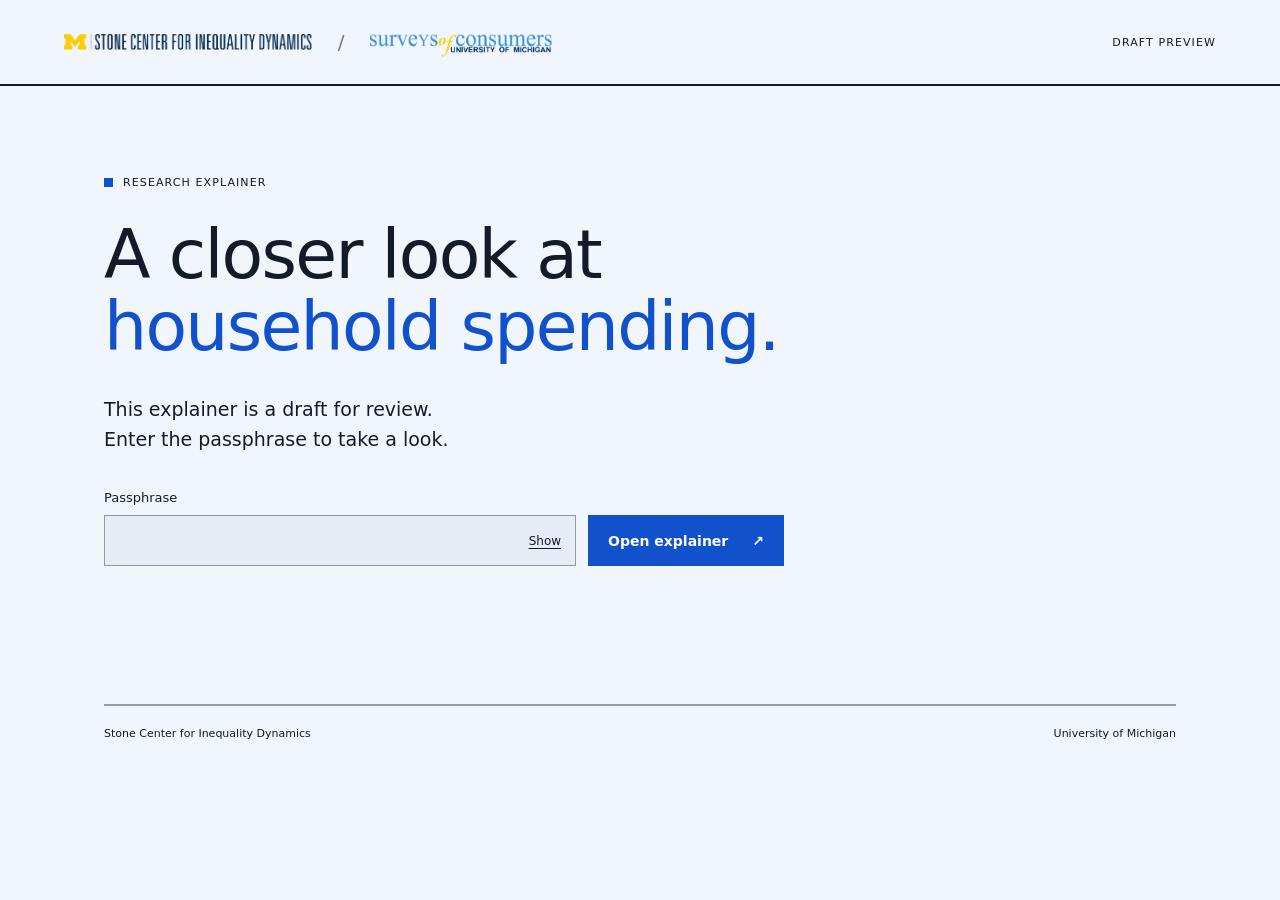
==== CID-surveyscon-exp.html @ 7c4a8a98 "Add encrypted Surveys of Consumers explainer preview" ====
<!doctype html>
<html lang="en">
<head>
  <meta charset="utf-8">
  <meta name="viewport" content="width=device-width, initial-scale=1">
  <meta name="robots" content="noindex,nofollow,noarchive,nosnippet">
  <meta name="referrer" content="no-referrer">
  <title>Research explainer · Draft preview</title>
  <link rel="stylesheet" href="gate.css">
  <script src="unlock.js" type="module"></script>
</head>
<body>
  <header class="nav">
    <div class="brands" aria-label="Stone Center for Inequality Dynamics and Surveys of Consumers, University of Michigan">
      <img class="stone" src="assets/stone-center.png" alt="Stone Center for Inequality Dynamics">
      <span class="slash" aria-hidden="true">/</span>
      <img class="surveys" src="assets/surveys-of-consumers.png" alt="Surveys of Consumers, University of Michigan">
    </div>
    <span class="preview-label">Draft preview</span>
  </header>
  <main>
    <div class="kicker"><span aria-hidden="true" class="square"></span> Research explainer</div>
    <h1>A closer look at<br><span>household spending.</span></h1>
    <p class="intro">This explainer is a draft for review.<br>Enter the passphrase to take a look.</p>
    <form id="unlock-form" aria-label="Open the draft explainer">
      <label for="passphrase">Passphrase</label>
      <div class="entry-row">
        <div class="password-field">
          <input id="passphrase" name="passphrase" type="password" autocomplete="off" autocapitalize="none" spellcheck="false" required aria-describedby="status">
          <button id="visibility" type="button" aria-label="Show passphrase" aria-pressed="false">Show</button>
        </div>
        <button id="open-button" type="submit">Open explainer <span aria-hidden="true">↗</span></button>
      </div>
      <p id="status" role="status" aria-live="polite"></p>
    </form>
    <noscript><p>JavaScript is required to unlock and display this explainer.</p></noscript>
    <footer><span>Stone Center for Inequality Dynamics</span><span>University of Michigan</span></footer>
  </main>
</body>
</html>
---- gate.css ----
@font-face {
  font-family: "Work Sans";
  font-style: normal;
  font-weight: 100 900;
  font-display: swap;
  src: url("assets/work-sans-latin.woff2") format("woff2");
}
:root { color-scheme: light; --bg: oklch(0.97 0.01 262); --ink: oklch(0.22 0.03 262); --accent: oklch(0.48 0.2 262); --rule: color-mix(in srgb, var(--ink) 40%, transparent); font-family: "Work Sans", system-ui, sans-serif; color: var(--ink); background: var(--bg); }
* { box-sizing: border-box; }
body { margin: 0; -webkit-font-smoothing: antialiased; }
.nav { display: flex; flex-wrap: wrap; align-items: center; justify-content: space-between; gap: 20px; min-height: 86px; padding: 22px clamp(20px, 5vw, 72px); border-bottom: 2px solid var(--ink); }
.brands { display: flex; flex-wrap: wrap; align-items: center; gap: clamp(14px, 2vw, 28px); }
.stone { display: block; width: auto; height: clamp(13px, 1.3vw, 17px); max-width: 100%; }
.surveys { display: block; width: auto; height: clamp(17px, 1.8vw, 24px); max-width: 100%; transform: translateY(3px); }
.slash { color: #7d7979; font-size: 20px; font-weight: 300; }
.preview-label { font-size: 11px; text-transform: uppercase; letter-spacing: .1em; }
main { max-width: 1200px; margin: auto; padding: clamp(56px, 10vh, 112px) clamp(20px, 5vw, 72px) 0; }
.kicker { display: flex; align-items: center; gap: 10px; font-size: 11px; text-transform: uppercase; letter-spacing: .1em; margin-bottom: 30px; }
.square { width: 9px; height: 9px; background: var(--accent); }
h1 { margin: 0; font-weight: 500; font-size: clamp(36px, 5.4vw, 68px); line-height: 1.06; letter-spacing: -.025em; }
h1 span { color: var(--accent); }
.intro { font-size: 19px; line-height: 1.55; margin: 32px 0 36px; }
form { max-width: 680px; }
label { display: block; margin-bottom: 10px; font-size: 13px; }
.entry-row { display: flex; gap: 12px; align-items: stretch; }
.password-field { display: flex; flex: 1; min-width: 0; border: 1px solid var(--rule); background: oklch(0.94 0.014 262); }
input { width: 100%; min-width: 0; padding: 14px; border: 0; border-radius: 0; background: transparent; color: var(--ink); font: inherit; font-size: 18px; }
button { border: 0; border-radius: 0; cursor: pointer; font: inherit; }
#visibility { background: transparent; color: var(--ink); font-size: 12px; padding: 0 14px; text-decoration: underline; text-underline-offset: 3px; }
#open-button { display: flex; align-items: center; justify-content: space-between; gap: 24px; background: var(--accent); color: #fff; padding: 15px 20px; font-size: 14px; font-weight: 600; }
#open-button:hover { background: oklch(0.36 0.14 262); }
button:disabled { cursor: wait; opacity: .65; }
:focus-visible { outline: 2px solid var(--accent); outline-offset: 3px; }
#status { min-height: 2.8em; font-size: 13px; line-height: 1.4; margin: 12px 0 0; }
#status.error { color: #ae1800; }
footer { display: flex; flex-wrap: wrap; justify-content: space-between; gap: 12px; margin-top: clamp(50px, 10vh, 100px); padding: 20px 0 28px; border-top: 2px solid var(--rule); font-size: 11px; line-height: 1.5; }
@media (max-width: 600px) {
  .entry-row { flex-direction: column; }
  #open-button { min-height: 50px; }
  .brands { gap: 12px; }
  .stone { height: 12px; }
  .surveys { height: 16px; }
  .nav { gap: 18px; }
}
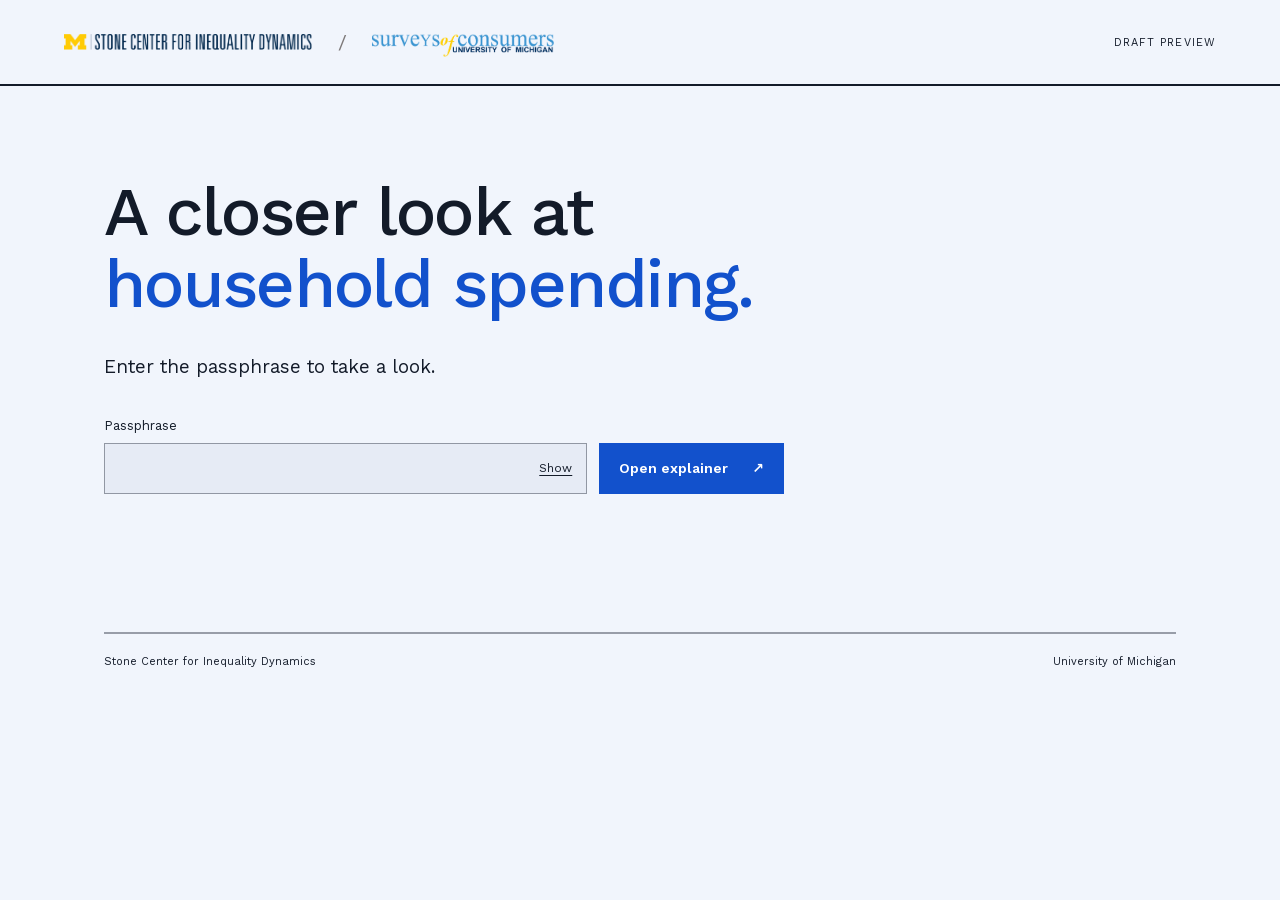
==== commit e475e180: "Update spending explainer and simplify password page" ====
--- a/CID-surveyscon-exp.html
+++ b/CID-surveyscon-exp.html
@@ -19,9 +19,8 @@
     <span class="preview-label">Draft preview</span>
   </header>
   <main>
-    <div class="kicker"><span aria-hidden="true" class="square"></span> Research explainer</div>
     <h1>A closer look at<br><span>household spending.</span></h1>
-    <p class="intro">This explainer is a draft for review.<br>Enter the passphrase to take a look.</p>
+    <p class="intro">Enter the passphrase to take a look.</p>
     <form id="unlock-form" aria-label="Open the draft explainer">
       <label for="passphrase">Passphrase</label>
       <div class="entry-row">
--- a/gate.css
+++ b/gate.css
@@ -15,8 +15,6 @@
 .slash { color: #7d7979; font-size: 20px; font-weight: 300; }
 .preview-label { font-size: 11px; text-transform: uppercase; letter-spacing: .1em; }
 main { max-width: 1200px; margin: auto; padding: clamp(56px, 10vh, 112px) clamp(20px, 5vw, 72px) 0; }
-.kicker { display: flex; align-items: center; gap: 10px; font-size: 11px; text-transform: uppercase; letter-spacing: .1em; margin-bottom: 30px; }
-.square { width: 9px; height: 9px; background: var(--accent); }
 h1 { margin: 0; font-weight: 500; font-size: clamp(36px, 5.4vw, 68px); line-height: 1.06; letter-spacing: -.025em; }
 h1 span { color: var(--accent); }
 .intro { font-size: 19px; line-height: 1.55; margin: 32px 0 36px; }
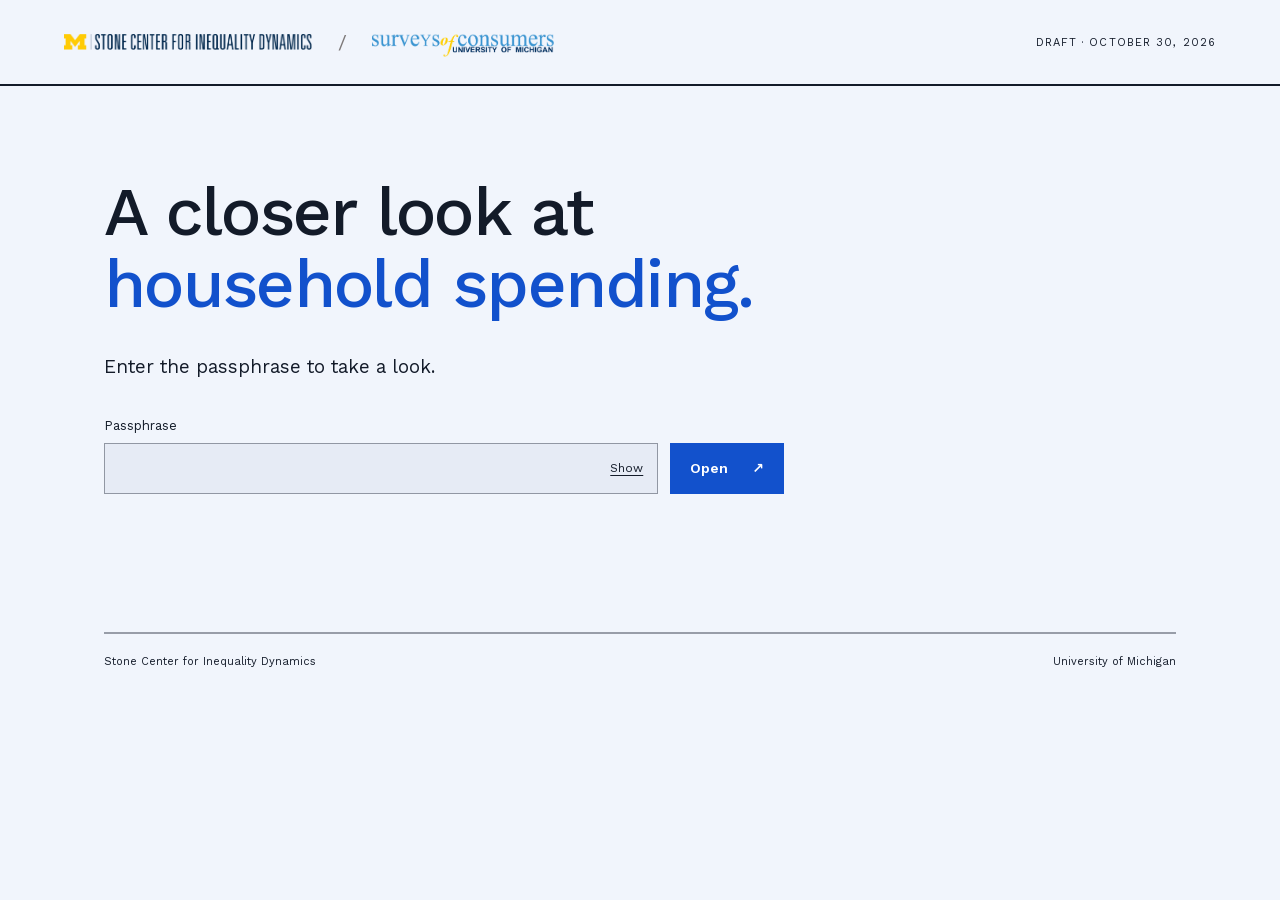
==== commit 44ca4111: "Date the draft label and shorten the open button" ====
--- a/CID-surveyscon-exp.html
+++ b/CID-surveyscon-exp.html
@@ -5,7 +5,7 @@
   <meta name="viewport" content="width=device-width, initial-scale=1">
   <meta name="robots" content="noindex,nofollow,noarchive,nosnippet">
   <meta name="referrer" content="no-referrer">
-  <title>Research explainer · Draft preview</title>
+  <title>Research explainer · Draft · October 30, 2026</title>
   <link rel="stylesheet" href="gate.css">
   <script src="unlock.js" type="module"></script>
 </head>
@@ -16,7 +16,7 @@
       <span class="slash" aria-hidden="true">/</span>
       <img class="surveys" src="assets/surveys-of-consumers.png" alt="Surveys of Consumers, University of Michigan">
     </div>
-    <span class="preview-label">Draft preview</span>
+    <span class="preview-label">Draft · October 30, 2026</span>
   </header>
   <main>
     <h1>A closer look at<br><span>household spending.</span></h1>
@@ -28,7 +28,7 @@
           <input id="passphrase" name="passphrase" type="password" autocomplete="off" autocapitalize="none" spellcheck="false" required aria-describedby="status">
           <button id="visibility" type="button" aria-label="Show passphrase" aria-pressed="false">Show</button>
         </div>
-        <button id="open-button" type="submit">Open explainer <span aria-hidden="true">↗</span></button>
+        <button id="open-button" type="submit">Open <span aria-hidden="true">↗</span></button>
       </div>
       <p id="status" role="status" aria-live="polite"></p>
     </form>
